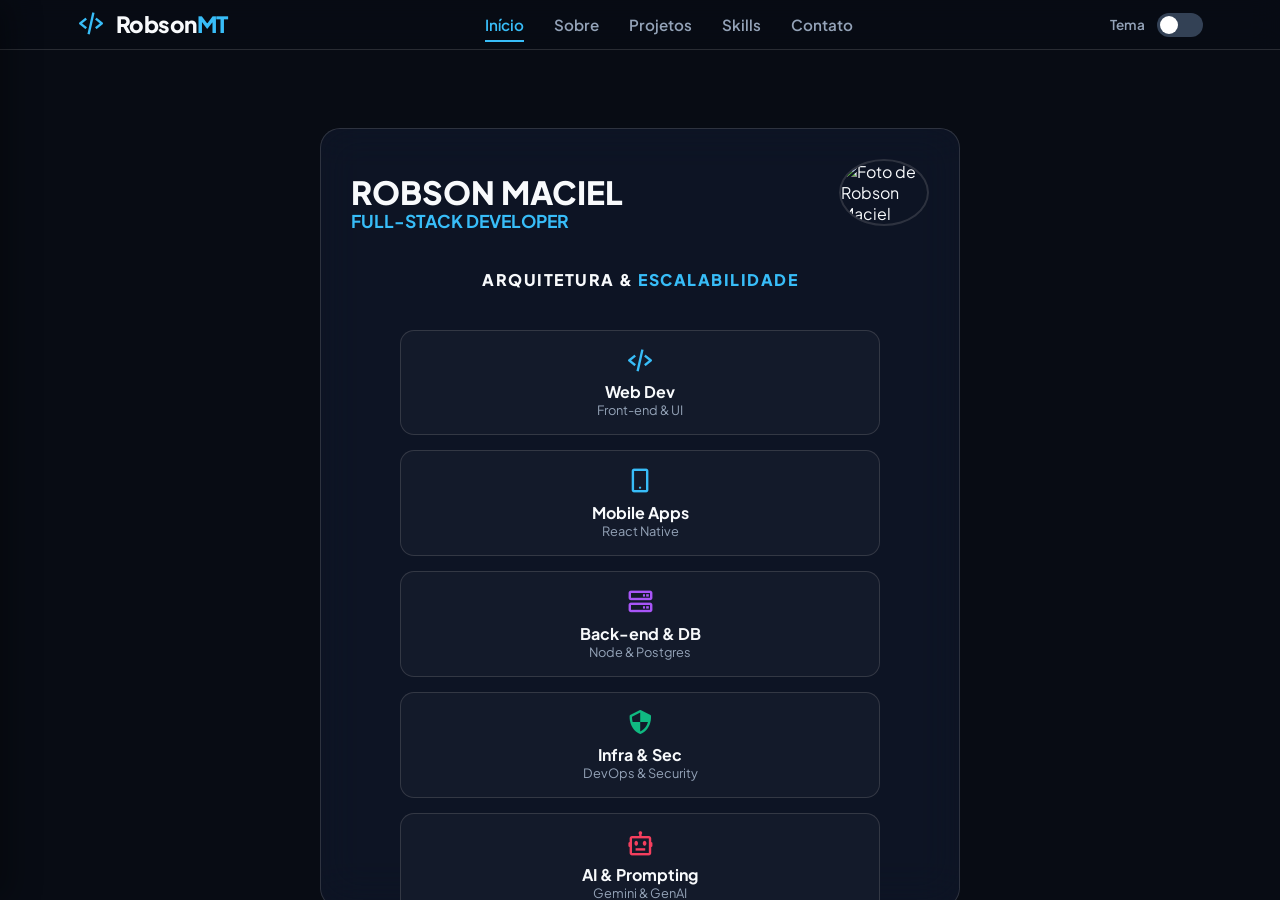
==== index.html @ 9937a6f8 "Rename portifolio.html to index.html" ====
<!doctype html>
<html lang="pt-BR">
  <head>
    <meta charset="UTF-8" />
    <meta name="viewport" content="width=device-width, initial-scale=1.0" />
    <title>Robson Maciel | Engenheiro de Software Full-stack</title>

    <meta
      name="description"
      content="Portfólio de Robson Maciel - Engenheiro de Software Full-stack especializado em React, Node.js e Mobile."
    />
    <meta property="og:title" content="Robson Maciel | Engenheiro de Software Full-stack" />
    <meta property="og:description" content="Confira meus projetos e habilidades em desenvolvimento Web, Mobile e Engenharia de Software." />
    <meta property="og:type" content="website" />

    <!-- Fontes e Ícones -->
    <link rel="preconnect" href="https://fonts.googleapis.com" />
    <link rel="preconnect" href="https://fonts.gstatic.com" crossorigin />
    <link href="https://fonts.googleapis.com/css2?family=Plus+Jakarta+Sans:wght@400;500;600;700;800&display=swap" rel="stylesheet" />
    <link href="https://unpkg.com/boxicons@2.1.4/css/boxicons.min.css" rel="stylesheet" />

    <!-- Estilo Local -->
    <link rel="stylesheet" href="assets/css/style.css" />
  </head>

  <body>
    <!-- NAVBAR -->
    <header class="navbar">
      <div class="logo">
        <i class="bx bx-code-alt"></i>
        <h2>Robson<span>MT</span></h2>
      </div>

      <nav class="nav-desktop">
        <a href="#home" class="active">Início</a>
        <a href="#about">Sobre</a>
        <a href="#portfolio">Projetos</a>
        <a href="#skills">Skills</a>
        <a href="#contact">Contato</a>
      </nav>

      <div class="nav-right">
        <span class="theme-label">Tema</span>
        <label class="theme-switch-container">
          <input type="checkbox" id="theme-toggle" aria-label="Alternar tema claro e escuro" />
          <span class="switch-slider"></span>
        </label>

        <button id="menu-toggle" class="mobile-only control-btn" aria-label="Abrir Menu">
          <i class="bx bx-menu-alt-left"></i>
        </button>
      </div>
    </header>

    <!-- SIDEBAR MOBILE -->
    <aside id="sidebar" class="sidebar">
      <button id="sidebar-close" class="control-btn" aria-label="Fechar Menu">
        <i class="bx bx-x"></i>
      </button>
      <nav class="nav-mobile">
        <a href="#home" class="active">Início</a>
        <a href="#about">Sobre</a>
        <a href="#portfolio">Projetos</a>
        <a href="#skills">Skills</a>
        <a href="#contact">Contato</a>
      </nav>
    </aside>
    <div id="sidebar-overlay" class="sidebar-overlay"></div>

    <!-- CONTEÚDO PRINCIPAL -->
    <main class="main-content">
      <div class="dashboard-grid">
        
        <!-- HOME -->
        <section id="home">
          <div class="glass-card">
            <div style="display: flex; align-items: center; justify-content: space-between; gap: 16px;">
              <div>
                <h1 style="font-size: 2rem; font-weight: 800; line-height: 1.1; color: var(--text);">ROBSON MACIEL</h1>
                <h3 style="font-size: 1.1rem; color: var(--accent); font-weight: 700;">FULL-STACK DEVELOPER</h3>
              </div>
              <div style="width: 90px; height: 90px; flex-shrink: 0;">
                <img src="assets/img/profile.png" alt="Foto de Robson Maciel" style="width: 100%; height: 100%; border-radius: 50%; object-fit: cover; border: 2px solid var(--border);" />
              </div>
            </div>

            <div style="text-align: center;">
              <h2 style="font-size: 1rem; letter-spacing: 1.5px; color: var(--text); font-weight: 800; text-transform: uppercase;">
                ARQUITETURA & <span style="color: var(--accent);">ESCALABILIDADE</span>
              </h2>
            </div>

            <!-- CARDS INTERATIVOS (HOME) -->
            <div class="skills-card-list">
              <div class="skill-card-item" data-title="Web Dev" data-subtitle="Front-end & UI" data-image="assets/img/cert-webdev.png" data-desc="Desenvolvimento de interfaces reativas e modernas utilizando React, JavaScript, HTML5 e CSS3 com foco em UX/UI.">
                <i class="bx bx-code-alt" style="color: var(--accent);"></i>
                <h3>Web Dev</h3>
                <p>Front-end & UI</p>
              </div>

              <div class="skill-card-item" data-title="Mobile Apps" data-subtitle="React Native" data-image="assets/img/cert-mobile.png" data-desc="Criação de aplicativos móveis multiplataforma com React Native e Expo, integração com APIs e mapas.">
                <i class="bx bx-mobile-alt" style="color: var(--accent);"></i>
                <h3>Mobile Apps</h3>
                <p>React Native</p>
              </div>

              <div class="skill-card-item" data-title="Back-end & DB" data-subtitle="Node & Postgres" data-image="assets/img/cert-backend.png" data-desc="Construção de APIs RESTful escaláveis utilizando Node.js, Express e bancos de dados relacionais (PostgreSQL/MySQL).">
                <i class="bx bx-server" style="color: var(--accent-purple);"></i>
                <h3>Back-end & DB</h3>
                <p>Node & Postgres</p>
              </div>

              <div class="skill-card-item" data-title="Infra & Sec" data-subtitle="DevOps & Security" data-image="assets/img/cert-security.png" data-desc="Conhecimentos em redes, análise de segurança web, auditoria de scripts e certificações Cisco (CCNA / CyberOps).">
                <i class="bx bx-shield-quarter" style="color: var(--accent-green);"></i>
                <h3>Infra & Sec</h3>
                <p>DevOps & Security</p>
              </div>

              <div class="skill-card-item" data-title="AI & Prompting" data-subtitle="Gemini & GenAI" data-image="assets/img/cert-ai.png" data-desc="Engenharia de prompts, integração com LLMs, automação de processos e criação de recursos com inteligência artificial.">
                <i class="bx bx-bot" style="color: var(--accent-pink);"></i>
                <h3>AI & Prompting</h3>
                <p>Gemini & GenAI</p>
              </div>
            </div>
          </div>
        </section>

        <!-- SOBRE MIM -->
        <section id="about">
          <div class="glass-card">
            <div class="section-header">
              <i class="bx bx-user-circle" style="font-size: 2rem; color: var(--accent);"></i>
              <div>
                <h2 style="font-size: 1.2rem; font-weight: 800; color: var(--text);">SOBRE MIM</h2>
                <span style="font-size: 0.78rem; color: var(--muted);">Trajetória, Formação e Propósito</span>
              </div>
            </div>

            <div class="card-item">
              <p style="font-size: 0.95rem; line-height: 1.2; color: var(--muted); text-align: justify;">
                Desenvolvedor focado em criar soluções web e mobile eficientes, combinando interface moderna, boa arquitetura de código e segurança. Base sólida em Full-Stack, além de experiência prática com redes, infraestrutura e inteligência artificial.
              </p>
            </div>

            <div style="display: flex; gap: 12px; flex-wrap: wrap;">
              <a href="assets/Front-end Curriculo.pdf" download style="flex: 1; min-width: 130px; display: flex; align-items: center; justify-content: center; gap: 8px; padding: 10px; border-radius: 8px; background: var(--accent); color: #fff; font-weight: 700; font-size: 0.85rem; text-decoration: none;">
                <i class="bx bx-download"></i> Baixar CV
              </a>
              <a href="#contact" style="flex: 1; min-width: 130px; display: flex; align-items: center; justify-content: center; gap: 8px; padding: 10px; border-radius: 8px; background: var(--card-item); border: 1px solid var(--border); color: var(--text); font-weight: 700; font-size: 0.85rem; text-decoration: none;">
                <i class="bx bx-chat" style="color: var(--accent-purple);"></i> Fale Comigo
              </a>
            </div>

            <div class="grid-cards">
              <div class="card-item">
                <div style="display: flex; align-items: center; gap: 8px; margin-bottom: 8px;">
                  <i class="bx bx-select-multiple" style="font-size: 1.2rem; color: var(--accent-purple);"></i>
                  <h3 style="font-size: 0.9rem; font-weight: 700;">Formação Acadêmica</h3><br>
                </div>
                <div style="display: flex; flex-direction: column; gap: 6px; font-size: 0.78rem; margin-left:30px">
                  <div>
                    <i class="bx bx-check-circle" style="font-size: 1.2rem; color: var(--accent-purple);"></i>
                    <strong>Análise e Dev. de Sistemas</strong>
                    <span style="display: block; color: var(--muted); font-size: 0.72rem; margin-left:20px">Cruzeiro do Sul EAD</span>
                  </div>
                  <div>
                     <i class="bx bx-check-circle" style="font-size: 1.2rem; color: var(--accent-purple);"></i>
                    <strong>Tecnólogo em Jogos Digitais</strong>
                    <span style="display: block; color: var(--muted); font-size: 0.72rem;margin-left:20px">Uniso</span>
                  </div>
                  <div>
                     <i class="bx bx-check-circle" style="font-size: 1.2rem; color: var(--accent-purple);"></i>
                    <strong>Técnico em Redes de Comp.</strong>
                    <span style="display: block; color: var(--muted); font-size: 0.72rem;margin-left:20px">Senac</span>
                  </div>
                </div>
              </div>

              <div class="card-item">
                <div style="display: flex; align-items: center; gap: 8px; margin-bottom: 8px;">
                  <i class="bx bx-certification" style="font-size: 1.2rem; color: var(--accent-green);"></i>
                  <h3 style="font-size: 0.88rem; font-weight: 700;">Certificações Técnicas</h3>
                </div>
                <div style="display: flex; flex-direction: column; gap: 6px; font-size: 0.78rem; color: var(--muted);">
                  <div style="display: flex; align-items: center; gap: 6px;">
                    <i class="bx bx-check-circle" style="color: var(--accent-green);margin-left:20px"></i>
                    <span>Cisco CCNAv7</span>
                  </div>
                  <div style="display: flex; align-items: center; gap: 6px; margin-left:20px">
                    <i class="bx bx-check-circle" style="color: var(--accent-green);"></i>
                    <span>CyberOps Associate</span>
                  </div>
                  <div style="display: flex; align-items: center; gap: 6px; margin-left:20px">
                    <i class="bx bx-check-circle" style="color: var(--accent-green);"></i>
                    <span>Cybersecurity Essentials</span>
                  </div>
                </div>
              </div>
            </div>
          </div>
        </section>

        <!-- PROJETOS -->
        <section id="portfolio">
          <div class="glass-card">
            <div class="section-header">
        
              <i class="bx bx-folder-open" style="font-size: 2rem; color: var(--accent);"></i>
              <div>
                <h2 style="font-size: 1.2rem; font-weight: 800; color: var(--text);">PROJETOS EM DESTAQUE</h2>
                <span style="font-size: 0.78rem; color: var(--muted);">Aplicações Web, Mobile e Ferramentas</span>
              </div>
            </div>
           
            <div class="grid-cards">
              <!-- App Loja --> 
              <div class="card-item" style="display: flex; flex-direction: column; justify-content: space-between; gap: 12px;">
                <div>
                  <div style="display: flex; justify-content: space-between; align-items: center; margin-bottom: 8px;">
                    <span class="tag" style="background: rgba(56, 189, 248, 0.1); color: var(--accent);">Full-Stack</span>
                    <i class="bx bx-store-alt" style="font-size: 1.2rem; color: var(--accent);"></i>
                  </div>
                  <h3 style="font-size: 0.95rem; font-weight: 700; margin-bottom: 4px;">Gestão & PDV</h3>
                  <p style="font-size: 0.78rem; color: var(--muted); line-height: 1.4;">
                    App de vendas e controle de estoque com baixa automática por fichas técnicas, gerenciamento de loja de copos personalizados, área administrativa e vitrine.
                  </p>
                </div>
                <div>
                  <div style="display: flex; gap: 6px; flex-wrap: wrap; margin-bottom: 10px;">
                    <span class="tag" style="background: var(--border);">React</span>
                    <span class="tag" style="background: var(--border);">Node.js</span>
                    <span class="tag" style="background: var(--border);">Express</span>
                  </div>
                  <a href="https://github.com/RobsonMT2018/App-loja" target="_blank" rel="noopener noreferrer" style="padding: 6px; border-radius: 6px; background: var(--border); color: var(--text); font-size: 0.75rem; font-weight: 600; text-decoration: none; display: flex; align-items: center; justify-content: center; gap: 4px;">
                    <i class="bx bxl-github"></i> Código
                  </a>
                </div>
              </div>

              <!-- App Antivirus --> 
              <div class="card-item" style="display: flex; flex-direction: column; justify-content: space-between; gap: 12px;">
                <div>
                  <div style="display: flex; justify-content: space-between; align-items: center; margin-bottom: 8px;">
                    <span class="tag" style="background: rgba(244, 63, 94, 0.1); color: var(--accent-pink);">Segurança</span>
                    <i class="bx bx-shield-quarter" style="font-size: 1.2rem; color: var(--accent-pink);"></i>
                  </div>
                  <h3 style="font-size: 0.95rem; font-weight: 700; margin-bottom: 4px;">Analisador de Segurança Web</h3>
                  <p style="font-size: 0.78rem; color: var(--muted); line-height: 1.4;">
                    Ferramenta de análise forense visual para detecção de scripts injetados, spans ocultos e engenharia reversa de phishing.
                  </p>
                </div>
                <div>
                  <div style="display: flex; gap: 6px; flex-wrap: wrap; margin-bottom: 10px;">
                    <span class="tag" style="background: var(--border);">JavaScript</span>
                    <span class="tag" style="background: var(--border);">DOM Sec</span>
                    <span class="tag" style="background: var(--border);">CyberSec</span>
                  </div>
                  <a href="https://github.com/RobsonMT2018/App-Antivirus" target="_blank" rel="noopener noreferrer" style="padding: 6px; border-radius: 6px; background: var(--border); color: var(--text); font-size: 0.75rem; font-weight: 600; text-decoration: none; display: flex; align-items: center; justify-content: center; gap: 4px;">
                    <i class="bx bxl-github"></i> Código
                  </a>
                </div>
              </div>

              <!-- Buscador de Endereços -->
              <div class="card-item" style="display: flex; flex-direction: column; justify-content: space-between; gap: 12px;">
                <div>
                  <div style="display: flex; justify-content: space-between; align-items: center; margin-bottom: 8px;">
                    <span class="tag" style="background: rgba(168, 85, 247, 0.1); color: var(--accent-purple);">Mobile</span>
                    <i class="bx bx-mobile-alt" style="font-size: 1.2rem; color: var(--accent-purple);"></i>
                  </div>
                  <h3 style="font-size: 0.95rem; font-weight: 700; margin-bottom: 4px;">Buscador de Endereços</h3>
                  <p style="font-size: 0.78rem; color: var(--muted); line-height: 1.4;">
                    Aplicação mobile focada em experiência do usuário, consulta de mapas e geolocalização.
                  </p>
                </div>
                <div>
                  <div style="display: flex; gap: 6px; flex-wrap: wrap; margin-bottom: 10px;">
                    <span class="tag" style="background: var(--border);">React Native</span>
                    <span class="tag" style="background: var(--border);">Expo</span>
                  </div>
                  <a href="https://github.com/RobsonMT2018/app-map" target="_blank" rel="noopener noreferrer" style="padding: 6px; border-radius: 6px; background: var(--border); color: var(--text); font-size: 0.75rem; font-weight: 600; text-decoration: none; display: flex; align-items: center; justify-content: center; gap: 4px;">
                    <i class="bx bxl-github"></i> Código
                  </a>
                </div>
              </div>

              <!-- Orbital Defender -->
              <div class="card-item" style="display: flex; flex-direction: column; justify-content: space-between; gap: 12px;">
                <div>
                  <div style="display: flex; justify-content: space-between; align-items: center; margin-bottom: 8px;">
                    <span class="tag" style="background: rgba(255, 219, 13, 0.1); color: var(--accent-yellow);">Games</span>
                    <i class="bx bx-joystick" style="font-size: 1.2rem; color: var(--accent-yellow);"></i>
                  </div>
                  <h3 style="font-size: 0.95rem; font-weight: 700; margin-bottom: 4px;">Orbital Defender</h3>
                  <p style="font-size: 0.78rem; color: var(--muted); line-height: 1.4;">
                    Jogo 2D de nave e defesa espacial com mecânicas de física, movimentação e combate.
                  </p>
                </div>
                <div>
                  <div style="display: flex; gap: 6px; flex-wrap: wrap; margin-bottom: 10px;">
                    <span class="tag" style="background: var(--border);">Unity</span>
                    <span class="tag" style="background: var(--border);">C#</span>
                  </div>
                  <a href="https://github.com/RobsonMT2018/orbital-defender" target="_blank" rel="noopener noreferrer" style="padding: 6px; border-radius: 6px; background: var(--border); color: var(--text); font-size: 0.75rem; font-weight: 600; text-decoration: none; display: flex; align-items: center; justify-content: center; gap: 4px;">
                    <i class="bx bxl-github"></i> Código
                  </a>
                </div>
              </div>
            </div>

            <div style="text-align: center; margin-top: 10px;">
              <a href="https://github.com/RobsonMT2018?tab=repositories" target="_blank" rel="noopener noreferrer" style="display: inline-flex; align-items: center; gap: 6px; font-size: 0.85rem; font-weight: 700; color: var(--accent-green); text-decoration: none;">
                <span>Ver todos os repositórios no GitHub</span>
                <i class="bx bx-right-arrow-alt"></i>
              </a>
            </div>
          </div>
        </section>

        <!-- SKILLS -->
        <section id="skills">
          <div class="glass-card">
            <div class="section-header">
              <i class="bx bx-code-block" style="font-size: 2rem; color: var(--accent);"></i>
              <div>
                <h2 style="font-size: 1.2rem; font-weight: 800; color: var(--text);">HABILIDADES TÉCNICAS</h2>
                <span style="font-size: 0.78rem; color: var(--muted);">Tecnologias, Frameworks e Ferramentas</span>
              </div>
            </div>

            <div class="grid-cards">
              <div class="card-item">
                <div style="display: flex; align-items: center; gap: 8px; margin-bottom: 10px;">
                  <i class="bx bx-layout" style="font-size: 1.2rem; color: var(--accent);"></i>
                  <h3 style="font-size: 0.88rem; font-weight: 700;">Front-end & Mobile</h3>
                </div>
                <div style="display: flex; flex-wrap: wrap; gap: 6px;">
                  <span class="tag" style="background: rgba(56, 189, 248, 0.1); color: var(--accent);">HTML5 & CSS3</span>
                  <span class="tag" style="background: rgba(56, 189, 248, 0.1); color: var(--accent);">JS / TypeScript</span>
                  <span class="tag" style="background: rgba(56, 189, 248, 0.1); color: var(--accent);">React / Native</span>
                  <span class="tag" style="background: rgba(56, 189, 248, 0.1); color: var(--accent);">Tailwind CSS</span>
                </div>
              </div>

              <div class="card-item">
                <div style="display: flex; align-items: center; gap: 8px; margin-bottom: 10px;">
                  <i class="bx bx-server" style="font-size: 1.2rem; color: var(--accent-purple);"></i>
                  <h3 style="font-size: 0.88rem; font-weight: 700;">Back-end & Databases</h3>
                </div>
                <div style="display: flex; flex-wrap: wrap; gap: 6px;">
                  <span class="tag" style="background: rgba(168, 85, 247, 0.1); color: var(--accent-purple);">Node.js / Express</span>
                  <span class="tag" style="background: rgba(168, 85, 247, 0.1); color: var(--accent-purple);">PostgreSQL</span>
                  <span class="tag" style="background: rgba(168, 85, 247, 0.1); color: var(--accent-purple);">MySQL / Firestore</span>
                </div>
              </div>

              <div class="card-item">
                <div style="display: flex; align-items: center; gap: 8px; margin-bottom: 10px;">
                  <i class="bx bx-shield-alt-2" style="font-size: 1.2rem; color: var(--accent-green);"></i>
                  <h3 style="font-size: 0.88rem; font-weight: 700;">Redes & Segurança</h3>
                </div>
                <div style="display: flex; flex-wrap: wrap; gap: 6px;">
                  <span class="tag" style="background: rgba(16, 185, 129, 0.1); color: var(--accent-green);">Cisco CCNA</span>
                  <span class="tag" style="background: rgba(16, 185, 129, 0.1); color: var(--accent-green);">CyberOps</span>
                  <span class="tag" style="background: rgba(16, 185, 129, 0.1); color: var(--accent-green);">DOM Security</span>
                </div>
              </div>

              <div class="card-item">
                <div style="display: flex; align-items: center; gap: 8px; margin-bottom: 10px;">
                  <i class="bx bx-wrench" style="font-size: 1.2rem; color: var(--accent-pink);"></i>
                  <h3 style="font-size: 0.88rem; font-weight: 700;">Ferramentas & Outros</h3>
                </div>
                <div style="display: flex; flex-wrap: wrap; gap: 6px;">
                  <span class="tag" style="background: rgba(244, 63, 94, 0.1); color: var(--accent-pink);">Git & GitHub</span>
                  <span class="tag" style="background: rgba(244, 63, 94, 0.1); color: var(--accent-pink);">Unity C#</span>
                  <span class="tag" style="background: rgba(244, 63, 94, 0.1); color: var(--accent-pink);">Prompt Engineering</span>
                </div>
              </div>
            </div>
          </div>
        </section>

        <!-- CONTATO -->
        <section id="contact">
          <div class="glass-card">
            <div class="section-header">
              <i class="bx bx-envelope" style="font-size: 2rem; color: var(--accent);"></i>
              <div>
                <h2 style="font-size: 1.2rem; font-weight: 800; color: var(--text);">CONTATO</h2>
                <span style="font-size: 0.78rem; color: var(--muted);">Vamos conversar ou trabalhar juntos?</span>
              </div>
            </div>

            <div class="card-item" style="text-align: center;">
              <p style="font-size: 0.88rem; line-height: 1.5; color: var(--muted);">
                Estou disponível para oportunidades, projetos e colaborações. Fique à vontade para me mandar uma mensagem!
              </p>
            </div>

            <div class="grid-cards">
              <a href="mailto:robsontomaciel@gmail.com" class="card-item" style="display: flex; align-items: center; gap: 12px; text-decoration: none;">
                <i class="bx bx-mail-send" style="font-size: 1.5rem; color: var(--accent-pink);"></i>
                <div style="display: flex; flex-direction: column;">
                  <span style="font-size: 0.72rem; color: var(--muted); font-weight: 600;">E-mail</span>
                  <strong style="font-size: 0.85rem; color: var(--text);">Enviar mensagem</strong>
                </div>
              </a>

              <a href="https://linkedin.com/in/robson-maciel-9213b719b/" target="_blank" rel="noopener noreferrer" class="card-item" style="display: flex; align-items: center; gap: 12px; text-decoration: none;">
                <i class="bx bxl-linkedin-square" style="font-size: 1.5rem; color: var(--accent);"></i>
                <div style="display: flex; flex-direction: column;">
                  <span style="font-size: 0.72rem; color: var(--muted); font-weight: 600;">LinkedIn</span>
                  <strong style="font-size: 0.85rem; color: var(--text);">Conectar</strong>
                </div>
              </a>

              <a href="https://github.com/RobsonMT2018" target="_blank" rel="noopener noreferrer" class="card-item" style="display: flex; align-items: center; gap: 12px; text-decoration: none;">
                <i class="bx bxl-github" style="font-size: 1.5rem; color: var(--text);"></i>
                <div style="display: flex; flex-direction: column;">
                  <span style="font-size: 0.72rem; color: var(--muted); font-weight: 600;">GitHub</span>
                  <strong style="font-size: 0.85rem; color: var(--text);">Repositórios</strong>
                </div>
              </a>

              <a href="https://wa.me/5515998883175" target="_blank" rel="noopener noreferrer" class="card-item" style="display: flex; align-items: center; gap: 12px; text-decoration: none;">
                <i class="bx bxl-whatsapp" style="font-size: 1.5rem; color: var(--accent-green);"></i>
                <div style="display: flex; flex-direction: column;">
                  <span style="font-size: 0.72rem; color: var(--muted); font-weight: 600;">WhatsApp</span>
                  <strong style="font-size: 0.85rem; color: var(--text);">Iniciar conversa</strong>
                </div>
              </a>
            </div>

            <div style="display: flex; align-items: center; justify-content: center; gap: 6px; font-size: 0.8rem; color: var(--muted);">
              <i class="bx bx-map-pin" style="color: var(--accent);"></i>
              <span>Sorocaba, São Paulo — Brasil</span>
            </div>
          </div>
        </section>

      </div>
    </main>

    <!-- MODAL DE CERTIFICADOS / DETALHES DAS SKILLS -->
    <div id="tech-modal" class="modal-overlay">
      <div class="modal-content glass-card">
        <button id="modal-close" class="modal-close-btn" aria-label="Fechar modal">&times;</button>
        <div class="modal-body">
          <img id="modal-img" src="" alt="Certificado ou imagem demonstrativa">
          <h3 id="modal-title"></h3>
          <span id="modal-subtitle" class="tag" style="background: rgba(56, 189, 248, 0.1); color: var(--accent); margin: 8px 0;"></span>
          <p id="modal-desc"></p>
        </div>
      </div>
    </div>

    <!-- Script Principal -->
    <script src="assets/js/script.js"></script>
  </body>
</html>
---- assets/css/style.css ----
:root {
  /* MODO DARK */
  --bg: #080c14;
  --sidebar-bg: #0f172a;
  --card: rgba(15, 23, 42, 0.75);
  --card-item: rgba(255, 255, 255, 0.03);
  --text: #f8fafc;
  --muted: #94a3b8;
  --accent: #38bdf8;
  --accent-yellow: #ffdb0d;
  --accent-purple: #a855f7;
  --accent-green: #10b981;
  --accent-pink: #f43f5e;
  --border: rgba(179, 173, 173, 0.2);
  --font-family: "Plus Jakarta Sans", sans-serif;
}

body.light {
  /* MODO LIGHT */
  --bg: #e7eaeed3;
  --sidebar-bg: #ffffff;
  --card: rgba(255, 255, 255, 0.95);
  --card-item: #ffffff;
  --text: #0f172a;
  --muted: #475569;
  --accent: #0284c7;
  --accent-purple: #7c3aed;
  --accent-green: #059669;
  --accent-pink: #e11d48;
  --border: rgba(15, 23, 42, 0.12);
}

* {
  margin: 0;
  padding: 0;
  box-sizing: border-box;
}

html, body {
  width: 100%;
  max-width: 100vw;
  overflow: hidden;
}

body {
  font-family: var(--font-family);
  background-color: var(--bg);
  color: var(--text);
  min-height: 100vh;
  transition: background-color 0.3s ease, color 0.3s ease;
}

/* NAVBAR */
.navbar {
  position: fixed;
  top: 0;
  left: 0;
  width: 100%;
  height: 50px;
  display: flex;
  align-items: center;
  justify-content: space-between;
  padding: 0 6%;
  background: rgba(8, 12, 20, 0.85);
  backdrop-filter: blur(15px);
  -webkit-backdrop-filter: blur(15px);
  border-bottom: 1px solid var(--border);
  z-index: 2000;
  transition: background 0.3s, border-color 0.3s;
}

body.light .navbar {
  background: rgba(213, 212, 218, 0.801);
}

.logo {
  display: flex;
  align-items: center;
  gap: 10px;
}

.logo i {
  font-size: 1.8rem;
  color: var(--accent);
}

.logo h2 {
  font-size: 1.4rem;
  font-weight: 800;
  color: var(--text);
  letter-spacing: -0.5px;
}

.logo h2 span {
  color: var(--accent);
}

.nav-desktop {
  display: flex;
  gap: 30px;
  align-items: center;
}

.nav-desktop a {
  text-decoration: none;
  color: var(--muted);
  font-weight: 600;
  font-size: 0.95rem;
  transition: color 0.3s;
  position: relative;
  padding: 8px 0;
}

.nav-desktop a:hover,
.nav-desktop a.active {
  color: var(--accent);
}

.nav-desktop a::after {
  content: "";
  position: absolute;
  bottom: 0;
  left: 50%;
  width: 0;
  height: 2px;
  background: var(--accent);
  transition: width 0.3s ease, left 0.3s ease;
}

.nav-desktop a.active::after,
.nav-desktop a:hover::after {
  width: 100%;
  left: 0;
}

.nav-right {
  display: flex;
  align-items: center;
  gap: 12px;
}

.theme-label {
  font-size: 0.85rem;
  color: var(--muted);
  font-weight: 600;
}

.theme-switch-container {
  position: relative;
  width: 46px;
  height: 24px;
}

#theme-toggle {
  opacity: 0;
  width: 0;
  height: 0;
}

.switch-slider {
  position: absolute;
  cursor: pointer;
  inset: 0;
  background-color: #334155;
  border-radius: 34px;
  transition: background-color 0.3s;
}

.switch-slider::before {
  content: "";
  position: absolute;
  height: 18px;
  width: 18px;
  left: 3px;
  bottom: 3px;
  background-color: rgb(255, 255, 255);
  border-radius: 50%;
  transition: transform 0.3s ease;
}

body.light .switch-slider {
  background-color: var(--accent-purple);
}

#theme-toggle:checked + .switch-slider::before,
body.light .switch-slider::before {
  transform: translateX(22px);
}

/* SIDEBAR MOBILE */
.sidebar {
  width: 260px;
  height: 100vh;
  position: fixed;
  left: 0;
  top: 0;
  background: var(--sidebar-bg);
  z-index: 3000;
  transform: translateX(-100%);
  transition: transform 0.3s ease;
  padding: 30px 20px;
  box-shadow: 10px 0 30px rgba(0, 0, 0, 0.3);
}

.sidebar.open {
  transform: translateX(0);
}

.nav-mobile {
  display: flex;
  flex-direction: column;
  gap: 20px;
  margin-top: 30px;
}

.nav-mobile a {
  text-decoration: none;
  color: var(--text);
  font-size: 1.1rem;
  font-weight: 600;
}

.nav-mobile a.active {
  color: var(--accent);
}

.sidebar-overlay {
  position: fixed;
  inset: 0;
  background: rgba(2, 6, 23, 0.7);
  backdrop-filter: blur(4px);
  opacity: 0;
  pointer-events: none;
  z-index: 2500;
  transition: opacity 0.3s;
}

.sidebar-overlay.show {
  opacity: 1;
  pointer-events: auto;
}

/* MAIN LAYOUT */
.main-content {
  width: 100%;
  height: 100vh;
  overflow: hidden;
}

.dashboard-grid {
  display: flex;
  width: 500%;
  height: 100%;
  transition: transform 0.6s cubic-bezier(0.25, 1, 0.5, 1);
  touch-action: pan-y;
}

section {
  width: 50%;
  height: 100vh;
  padding: 85px 5% 30px;
  display: flex;
  align-items: center;
  justify-content: center;
  overflow-y: auto;
  margin-top: 40px;
}


.glass-card {
  background: var(--card);
  backdrop-filter: blur(20px);
  -webkit-backdrop-filter: blur(20px);
  border: 1px solid var(--border);
  border-radius: 20px;
  padding: 30px;
  width: 100%;
  max-width: 900px;
  max-height: calc(100vh - 120px);
  display: flex;
  flex-direction: column;
  gap: 20px;
  overflow-y: auto;
}

.section-header {
  display: flex;
  align-items: center;
  gap: 12px;
  border-bottom: 1px solid var(--border);
  padding-bottom: 12px;
}

.card-item {
  background: var(--card-item);
  border: 2px solid var(--border);
  border-radius: 12px;
  padding: 14px;
  transition: border-color 0.3s, background 0.3s;
}

.grid-cards {
  display: grid;
  grid-template-columns: repeat(auto-fit, minmax(240px, 1fr));
  gap: 12px;
}

.tag {
  font-size: 0.72rem;
  font-weight: 600;
  padding: 4px 8px;
  border-radius: 6px;
  display: inline-block;
  transition: transform 0.2s ease, filter 0.2s ease;
  cursor: default;
}

.card-item:hover .tag {
  transform: translateY(-2px);
}

.card-item .tag:hover {
  filter: brightness(1.2);
}

/* LISTA DE CARDS INTERATIVOS (HOME/SKILLS) */
.skills-card-list {
  padding: 20px;
  align-items: center;
  align-content: center;
  align-self: center;
  display: grid;
  flex-direction: column;
  gap: 15px;
  width: 90%;
}

.skill-card-item {
  background: var(--card-item);
  border: 1px solid var(--border);
  border-radius: 14px;
  padding: 16px 20px;
  display: flex;
  flex-direction: column;
  align-items: center;
  justify-content: center;
  text-align: center;
  cursor: pointer;
  transition: transform 0.25s ease, border-color 0.25s ease, box-shadow 0.25s ease;
}

.skill-card-item:hover {
  transform: translateY(-3px);
  border-color: var(--accent);
  box-shadow: 0 8px 20px rgba(56, 189, 248, 0.15);
}

.skill-card-item i {
  font-size: 1.8rem;
  margin-bottom: 6px;
}

.skill-card-item h3 {
  font-size: 1rem;
  font-weight: 700;
  color: var(--text);
}

.skill-card-item p {
  font-size: 0.8rem;
  color: var(--muted);
}

/* MODAL / POPUP */
.modal-overlay {
  position: fixed;
  inset: 0;
  background: rgba(2, 6, 23, 0.8);
  backdrop-filter: blur(8px);
  display: flex;
  align-items: center;
  justify-content: center;
  z-index: 4000;
  opacity: 0;
  pointer-events: none;
  transition: opacity 0.3s ease;
  padding: 20px;
}

.modal-overlay.active {
  opacity: 1;
  pointer-events: auto;
}

.modal-content {
  position: relative;
  max-width: 500px;
  width: 100%;
  text-align: center;
  transform: scale(0.85);
  transition: transform 0.3s ease;
}

.modal-overlay.active .modal-content {
  transform: scale(1);
}

.modal-close-btn {
  position: absolute;
  top: 12px;
  right: 16px;
  background: transparent;
  border: none;
  color: var(--text);
  font-size: 1.8rem;
  cursor: pointer;
}

.modal-body img {
  width: 30%;
  max-height: 250px;
  object-fit: cover;
  border-radius: 12px;
  margin-bottom: 14px;
  border: 1px solid var(--border);
}

.modal-body h3 {
  font-size: 1.2rem;
  margin-bottom: 4px;
  color: var(--accent-yellow);
}

.modal-body p {
  font-size: 1.3rem;
  color: var(--muted);
  margin-top: 10px;
  line-height: 1.5;
}

.control-btn {
  background: transparent;
  border: none;
  color: var(--text);
  font-size: 1.8rem;
  cursor: pointer;
}

.mobile-only {
  display: none;
}

/* RESPONSIVIDADE MOBILE */
@media (max-width: 868px) {
  .nav-desktop {
    display: none;
  }

  .mobile-only {
    display: block;
  }

  section {
    padding: 85px 16px 20px;
  }

  .glass-card {
    max-height: calc(100vh - 100px);
    padding: 30px;
  }
}
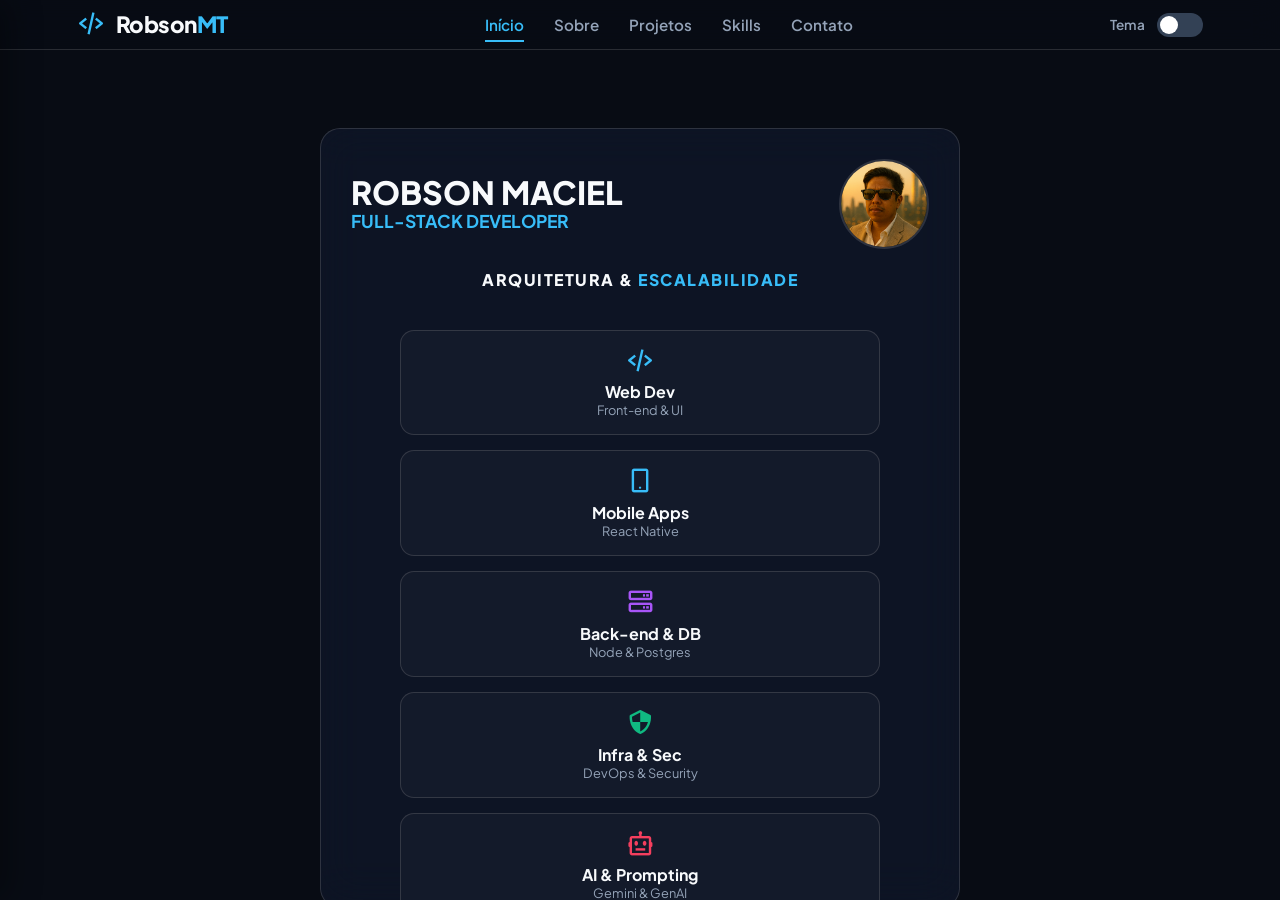
==== commit 0358c5ec: "Update script source path in index.html" ====
--- a/index.html
+++ b/index.html
@@ -456,6 +456,6 @@
     </div>
 
     <!-- Script Principal -->
-    <script src="assets/js/script.js"></script>
+    <script src="assets/script.js"></script>
   </body>
 </html>
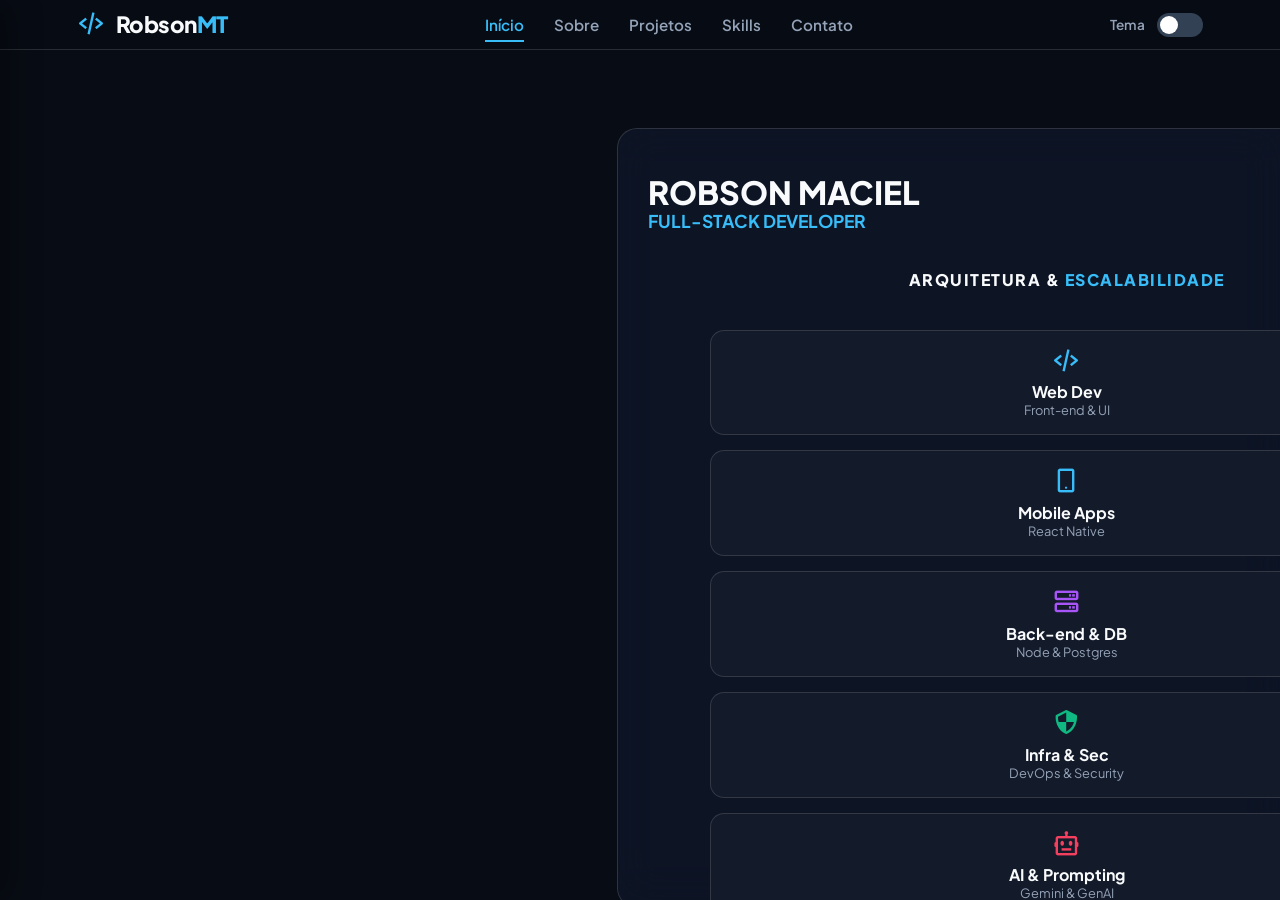
==== commit bc15bb9c: "Add site information for Ataíde Eletricista" ====
--- a/index.html
+++ b/index.html
@@ -308,6 +308,31 @@
               </div>
             </div>
 
+                     <!-- Sites -->
+              <div class="card-item" style="display: flex; flex-direction: column; justify-content: space-between; gap: 12px;">
+                <div>
+                  <div style="display: flex; justify-content: space-between; align-items: center; margin-bottom: 8px;">
+                    <span class="tag" style="background: rgba(255, 219, 13, 0.1); color: var(--accent-yellow);">Ataíde Eletricista</span>
+                    <i class="bx bx-website" style="font-size: 1.2rem; color: var(--accent-yellow);"></i>
+                  </div>
+                  <h3 style="font-size: 0.95rem; font-weight: 700; margin-bottom: 4px;">Site da Empresa</h3>
+                  <p style="font-size: 0.78rem; color: var(--muted); line-height: 1.4;">
+                  Ataíde Eletricista é uma empresa de soluções elétricas
+                  </p>
+                </div>
+                <div>
+                  <div style="display: flex; gap: 6px; flex-wrap: wrap; margin-bottom: 10px;">
+                    <span class="tag" style="background: var(--border);">HTML</span>
+                    <span class="tag" style="background: var(--border);">CSS</span>
+                    <span class="tag" style="background: var(--border);">Js</span>
+                  </div>
+                  <a href="https://ataideeletricista.com.br/" target="_blank" rel="noopener noreferrer" style="padding: 6px; border-radius: 6px; background: var(--border); color: var(--text); font-size: 0.75rem; font-weight: 600; text-decoration: none; display: flex; align-items: center; justify-content: center; gap: 4px;">
+                    <i class="bx bxl-github"></i>Site
+                  </a>
+                </div>
+              </div>
+            </div>
+
             <div style="text-align: center; margin-top: 10px;">
               <a href="https://github.com/RobsonMT2018?tab=repositories" target="_blank" rel="noopener noreferrer" style="display: inline-flex; align-items: center; gap: 6px; font-size: 0.85rem; font-weight: 700; color: var(--accent-green); text-decoration: none;">
                 <span>Ver todos os repositórios no GitHub</span>
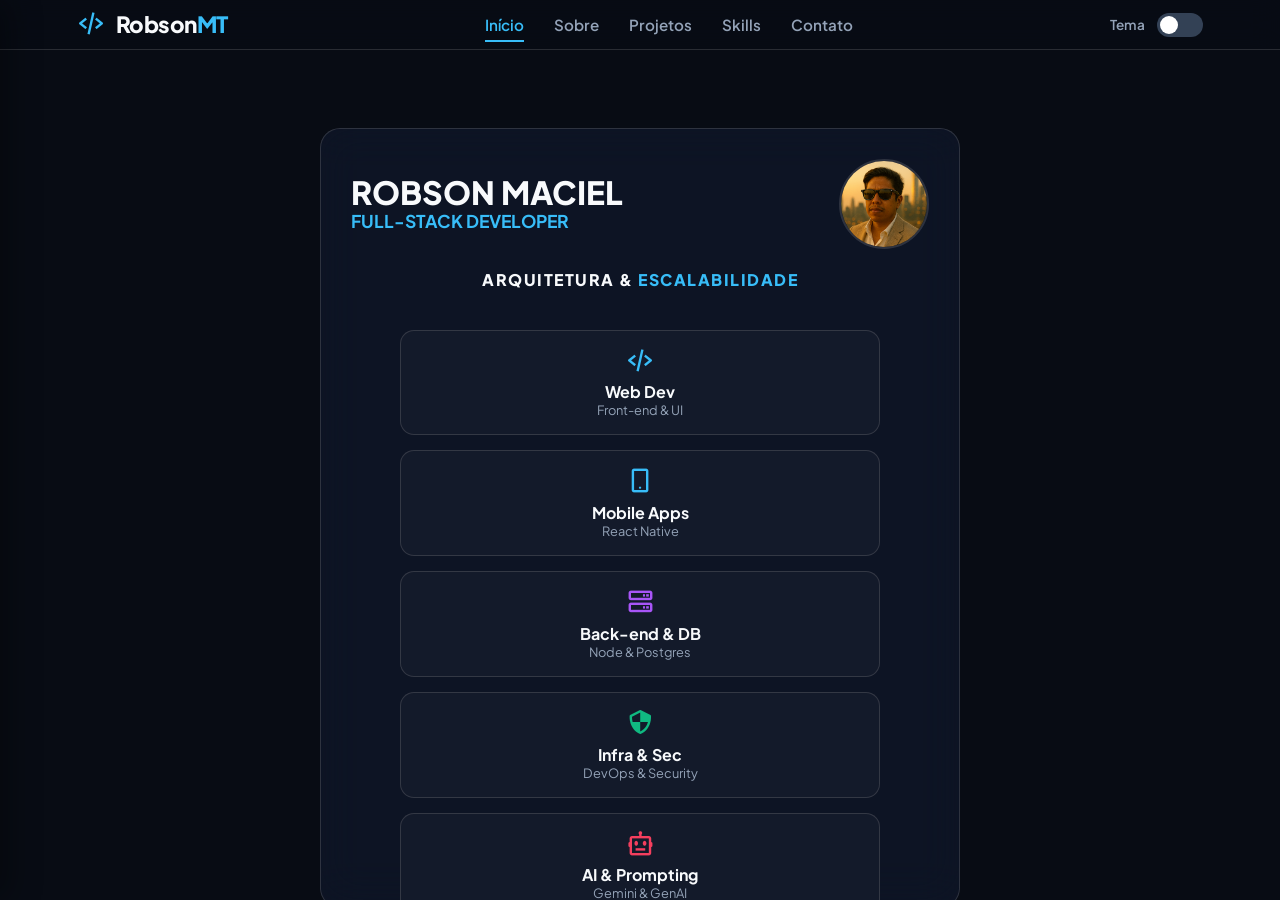
==== commit d868f6d1: "Remove 'Sites' section from index.html Removed the 'Sites' section that included information about A" ====
--- a/index.html
+++ b/index.html
@@ -308,30 +308,7 @@
               </div>
             </div>
 
-                     <!-- Sites -->
-              <div class="card-item" style="display: flex; flex-direction: column; justify-content: space-between; gap: 12px;">
-                <div>
-                  <div style="display: flex; justify-content: space-between; align-items: center; margin-bottom: 8px;">
-                    <span class="tag" style="background: rgba(255, 219, 13, 0.1); color: var(--accent-yellow);">Ataíde Eletricista</span>
-                    <i class="bx bx-website" style="font-size: 1.2rem; color: var(--accent-yellow);"></i>
-                  </div>
-                  <h3 style="font-size: 0.95rem; font-weight: 700; margin-bottom: 4px;">Site da Empresa</h3>
-                  <p style="font-size: 0.78rem; color: var(--muted); line-height: 1.4;">
-                  Ataíde Eletricista é uma empresa de soluções elétricas
-                  </p>
-                </div>
-                <div>
-                  <div style="display: flex; gap: 6px; flex-wrap: wrap; margin-bottom: 10px;">
-                    <span class="tag" style="background: var(--border);">HTML</span>
-                    <span class="tag" style="background: var(--border);">CSS</span>
-                    <span class="tag" style="background: var(--border);">Js</span>
-                  </div>
-                  <a href="https://ataideeletricista.com.br/" target="_blank" rel="noopener noreferrer" style="padding: 6px; border-radius: 6px; background: var(--border); color: var(--text); font-size: 0.75rem; font-weight: 600; text-decoration: none; display: flex; align-items: center; justify-content: center; gap: 4px;">
-                    <i class="bx bxl-github"></i>Site
-                  </a>
-                </div>
-              </div>
-            </div>
+           
 
             <div style="text-align: center; margin-top: 10px;">
               <a href="https://github.com/RobsonMT2018?tab=repositories" target="_blank" rel="noopener noreferrer" style="display: inline-flex; align-items: center; gap: 6px; font-size: 0.85rem; font-weight: 700; color: var(--accent-green); text-decoration: none;">
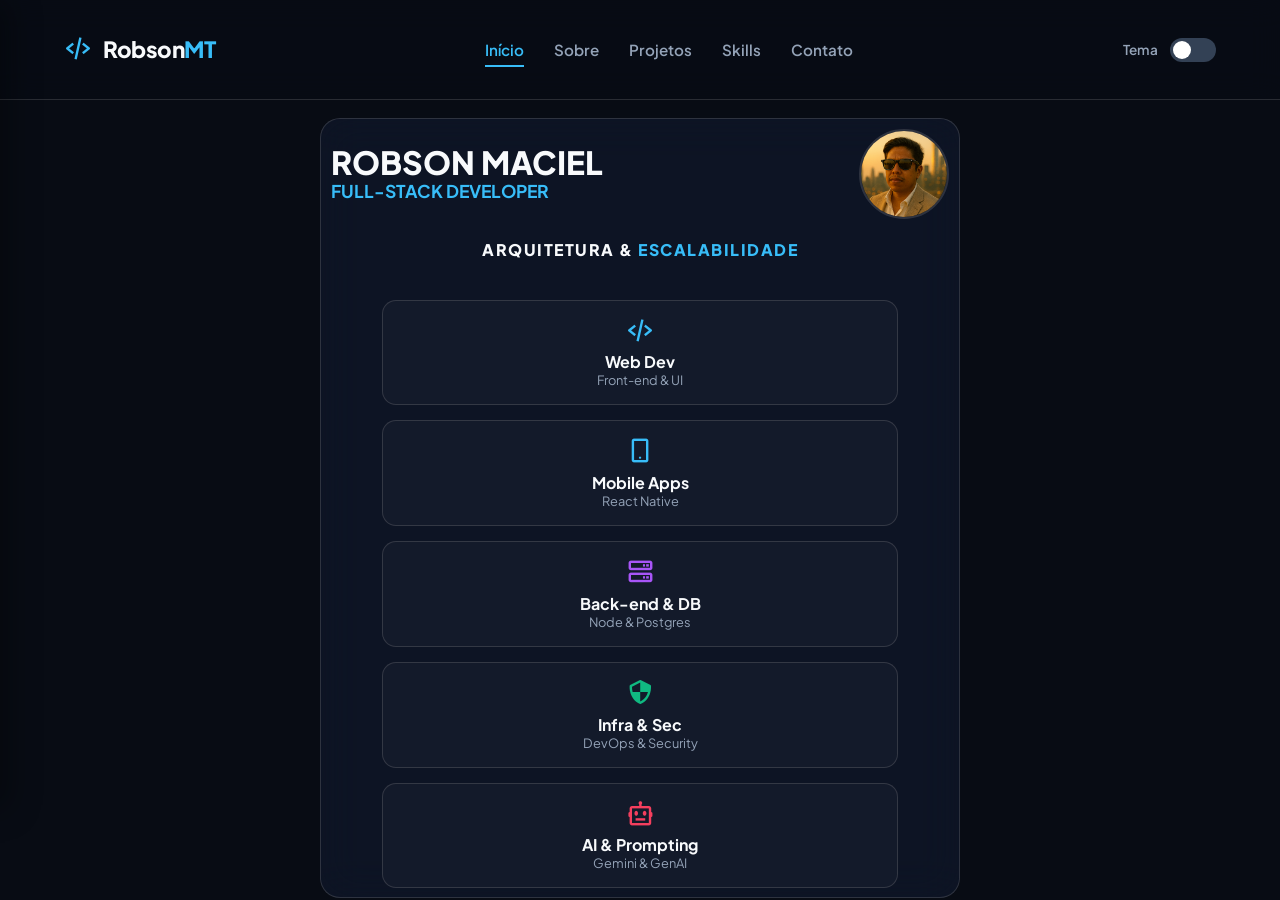
==== commit 693f4ce1: "atualizando menu" ====
--- a/index.html
+++ b/index.html
@@ -54,16 +54,34 @@
 
     <!-- SIDEBAR MOBILE -->
     <aside id="sidebar" class="sidebar">
-      <button id="sidebar-close" class="control-btn" aria-label="Fechar Menu">
-        <i class="bx bx-x"></i>
-      </button>
+      <div class="sidebar-header">
+        <i class="bx bx-menu-alt-left sidebar-menu-icon" aria-hidden="true"></i>
+        <button id="sidebar-close" class="control-btn" aria-label="Fechar menu">
+          <i class="bx bx-x"></i>
+        </button>
+      </div>
+      <div class="sidebar-profile">
+        <h2>Robson<span>MT</span></h2>
+        <p>Front-end Developer</p>
+      </div>
       <nav class="nav-mobile">
-        <a href="#home" class="active">Início</a>
-        <a href="#about">Sobre</a>
-        <a href="#portfolio">Projetos</a>
-        <a href="#skills">Skills</a>
-        <a href="#contact">Contato</a>
+        <a href="#home" class="active"><i class="bx bx-home-alt-2" aria-hidden="true"></i><span>Início</span></a>
+        <a href="#about"><i class="bx bx-user" aria-hidden="true"></i><span>Sobre</span></a>
+        <a href="#portfolio"><i class="bx bx-folder" aria-hidden="true"></i><span>Projetos</span></a>
+        <a href="#skills"><i class="bx bx-code-alt" aria-hidden="true"></i><span>Skills</span></a>
+        <a href="#contact"><i class="bx bx-envelope" aria-hidden="true"></i><span>Contato</span></a>
       </nav>
+      <div class="sidebar-socials" aria-label="Redes sociais">
+        <a href="https://github.com/RobsonMT2018" target="_blank" rel="noopener noreferrer" aria-label="GitHub">
+          <i class="bx bxl-github" aria-hidden="true"></i>
+        </a>
+        <a href="https://linkedin.com/in/robson-maciel-9213b719b/" target="_blank" rel="noopener noreferrer" aria-label="LinkedIn">
+          <i class="bx bxl-linkedin-square" aria-hidden="true"></i>
+        </a>
+        <a href="https://www.instagram.com/" target="_blank" rel="noopener noreferrer" aria-label="Instagram">
+          <i class="bx bxl-instagram" aria-hidden="true"></i>
+        </a>
+      </div>
     </aside>
     <div id="sidebar-overlay" class="sidebar-overlay"></div>
 
@@ -306,9 +324,35 @@
                   </a>
                 </div>
               </div>
-            </div>
-
-           
+
+              <!--Site -->
+                <div class="card-item" style="display: flex; flex-direction: column; justify-content: space-between; gap: 12px;">
+                <div>
+                  <div style="display: flex; justify-content: space-between; align-items: center; margin-bottom: 8px;">
+                    <span class="tag" style="background: rgba(255, 219, 13, 0.1); color: var(--accent-green);">Site</span>
+                    <i class="bx bx-joystick" style="font-size: 1.2rem; color: var(--accent-green);"></i>
+                  </div>
+                  <h3 style="font-size: 0.95rem; font-weight: 700; margin-bottom: 4px;">Ataíde Eletricista</h3>
+                  <p style="font-size: 0.78rem; color: var(--muted); line-height: 1.4;">
+                    Empresa de Soluções elétricas para cada tipo de necessidade.
+                  </p>
+                </div>
+                <div>
+                  <div style="display: flex; gap: 6px; flex-wrap: wrap; margin-bottom: 10px;">
+                    <span class="tag" style="background: var(--border);">HTML</span>
+                    <span class="tag" style="background: var(--border);">CSS</span>
+                    <span class="tag" style="background: var(--border);">JS</span>
+                  </div>
+                  <a href="https://ataideeletricista.com.br/" target="_blank" rel="noopener noreferrer" style="padding: 6px; border-radius: 6px; background: var(--border); color: var(--text); font-size: 0.75rem; font-weight: 600; text-decoration: none; display: flex; align-items: center; justify-content: center; gap: 4px;">
+                    <i class="bx bxl-github"></i> Site
+                  </a>
+                </div>
+              </div>
+
+
+
+
+            </div>
 
             <div style="text-align: center; margin-top: 10px;">
               <a href="https://github.com/RobsonMT2018?tab=repositories" target="_blank" rel="noopener noreferrer" style="display: inline-flex; align-items: center; gap: 6px; font-size: 0.85rem; font-weight: 700; color: var(--accent-green); text-decoration: none;">
--- a/assets/css/style.css
+++ b/assets/css/style.css
@@ -56,11 +56,11 @@
   top: 0;
   left: 0;
   width: 100%;
-  height: 50px;
+  height: 100px;
   display: flex;
   align-items: center;
   justify-content: space-between;
-  padding: 0 6%;
+  padding: 0 5%;
   background: rgba(8, 12, 20, 0.85);
   backdrop-filter: blur(15px);
   -webkit-backdrop-filter: blur(15px);
@@ -190,7 +190,7 @@
 /* SIDEBAR MOBILE */
 .sidebar {
   width: 260px;
-  height: 100vh;
+  height: 90vh;
   position: fixed;
   left: 0;
   top: 0;
@@ -210,7 +210,7 @@
   display: flex;
   flex-direction: column;
   gap: 20px;
-  margin-top: 30px;
+  margin-top: 10px;
 }
 
 .nav-mobile a {
@@ -256,14 +256,14 @@
 }
 
 section {
+  margin-top: 10px;
   width: 50%;
   height: 100vh;
-  padding: 85px 5% 30px;
+  padding: 100px 5% 30px;
   display: flex;
   align-items: center;
   justify-content: center;
   overflow-y: auto;
-  margin-top: 40px;
 }
 
 
@@ -273,7 +273,8 @@
   -webkit-backdrop-filter: blur(20px);
   border: 1px solid var(--border);
   border-radius: 20px;
-  padding: 30px;
+  margin-top:25px;
+  padding: 10px;
   width: 100%;
   max-width: 900px;
   max-height: calc(100vh - 120px);
@@ -460,6 +461,71 @@
     display: block;
   }
 
+  .sidebar {
+    top: 6px;
+    left: 6px;
+    width: min(380px, calc(100vw - 12px));
+    height: calc(100vh - 12px);
+    height: calc(100dvh - 12px);
+    display: flex;
+    flex-direction: column;
+    padding: 16px 18px;
+    overflow-y: auto;
+    border: 1px solid rgba(56, 189, 248, 0.14);
+    border-radius: 16px;
+    background: linear-gradient(160deg, #070b15 0%, #03060c 100%);
+    transform: translateX(calc(-100% - 12px));
+  }
+
+  body.light .sidebar {
+    background: var(--sidebar-bg);
+  }
+
+  .sidebar.open {
+    transform: translateX(0);
+  }
+
+  .sidebar-header {
+    display: flex;
+    align-items: center;
+    justify-content: space-between;
+    min-height: 40px;
+  }
+
+  .sidebar-menu-icon {
+    color: var(--text);
+    font-size: 1.6rem;
+  }
+
+  .sidebar-header .control-btn {
+    display: grid;
+    place-items: center;
+    width: 38px;
+    height: 38px;
+    color: var(--muted);
+    font-size: 1.7rem;
+  }
+
+  .sidebar-profile {
+    padding: 18px 0 16px;
+  }
+
+  .sidebar-profile h2 {
+    color: #22d3c5;
+    font-size: 1.3rem;
+    font-weight: 800;
+  }
+
+  .sidebar-profile h2 span {
+    color: #60a5fa;
+  }
+
+  .sidebar-profile p {
+    margin-top: 2px;
+    color: var(--muted);
+    font-size: 0.84rem;
+  }
+
   section {
     padding: 85px 16px 20px;
   }
@@ -468,4 +534,65 @@
     max-height: calc(100vh - 100px);
     padding: 30px;
   }
-}
+
+  .nav-mobile {
+    gap: 4px;
+    margin: 0;
+  }
+
+  .nav-mobile a {
+    display: flex;
+    align-items: center;
+    gap: 14px;
+    min-height: 44px;
+    padding: 0 5px;
+    border-radius: 8px;
+    color: var(--text);
+    font-size: 0.88rem;
+    font-weight: 500;
+  }
+
+  .nav-mobile a i {
+    width: 22px;
+    color: var(--muted);
+    font-size: 1.3rem;
+    text-align: center;
+  }
+
+  .nav-mobile a.active {
+    color: #22d3c5;
+    background: linear-gradient(90deg, rgba(34, 211, 197, 0.09), transparent);
+  }
+
+  .nav-mobile a.active i {
+    color: #22d3c5;
+  }
+
+  .sidebar-socials {
+    display: flex;
+    justify-content: space-between;
+    gap: 12px;
+    margin-top: auto;
+    padding-top: 18px;
+    border-top: 1px solid var(--border);
+  }
+
+  .sidebar-socials a {
+    display: grid;
+    place-items: center;
+    width: 44px;
+    height: 44px;
+    border: 1px solid rgba(56, 189, 248, 0.16);
+    border-radius: 50%;
+    color: var(--muted);
+    font-size: 1.25rem;
+    text-decoration: none;
+    transition: color 0.2s ease, border-color 0.2s ease, background 0.2s ease;
+  }
+
+  .sidebar-socials a:hover {
+    border-color: var(--accent);
+    background: rgba(56, 189, 248, 0.08);
+    color: var(--accent);
+  }
+}
